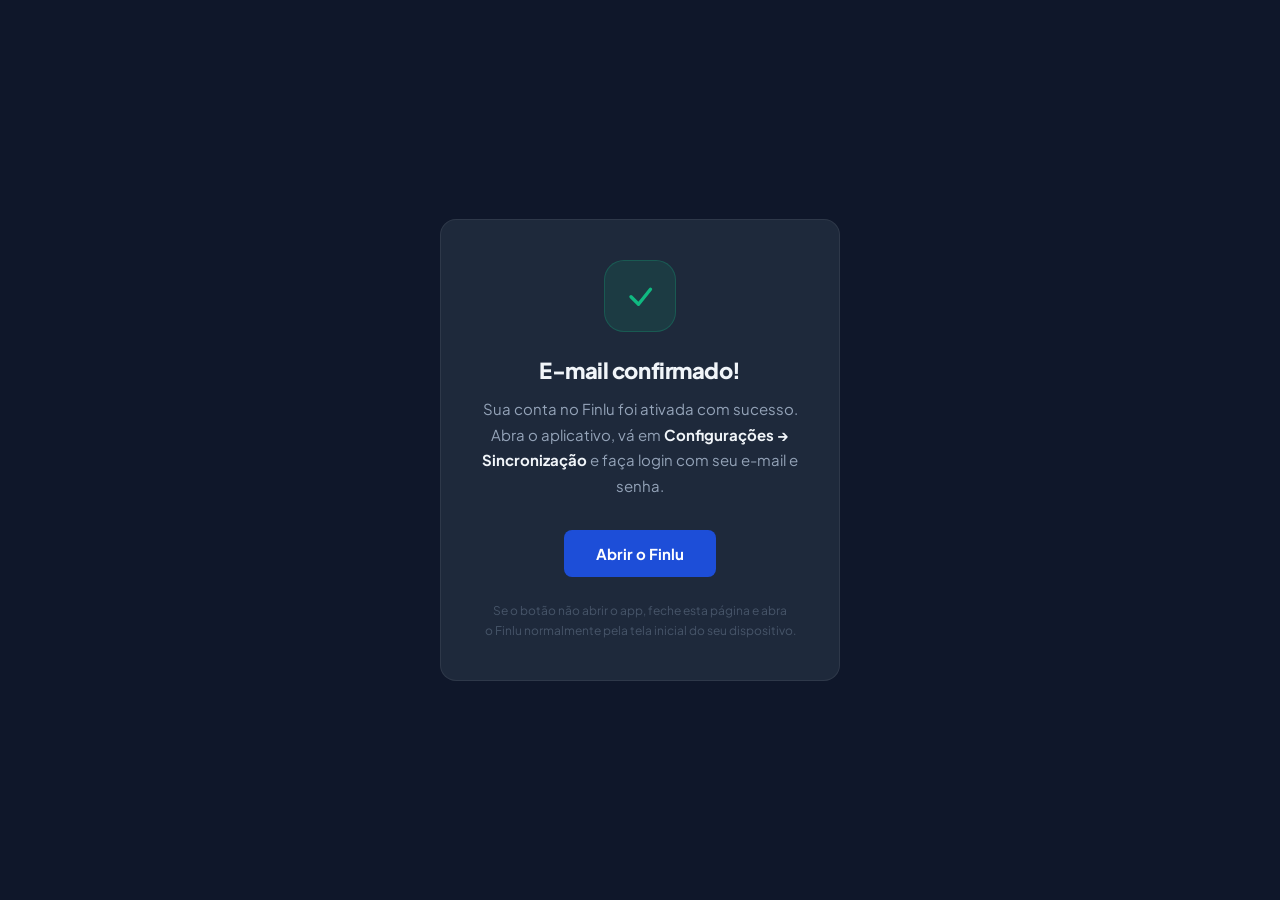
==== finlu-pwa/financeapp/email-confirmed.html @ cab800d4 "adicionando tela de confirmação de email e ajustando bug de login de usuario" ====
<!DOCTYPE html>
<html lang="pt-BR">
<head>
  <meta charset="UTF-8" />
  <meta name="viewport" content="width=device-width, initial-scale=1" />
  <title>E-mail confirmado — Finlu</title>
  <link rel="preconnect" href="https://fonts.googleapis.com" />
  <link href="https://fonts.googleapis.com/css2?family=Plus+Jakarta+Sans:wght@400;600;700;800&display=swap" rel="stylesheet" />
  <style>
    *, *::before, *::after { box-sizing: border-box; margin: 0; padding: 0; }
    body {
      font-family: 'Plus Jakarta Sans', -apple-system, sans-serif;
      background: #0F172A;
      color: #F1F5F9;
      min-height: 100vh;
      display: flex;
      align-items: center;
      justify-content: center;
      padding: 1.5rem;
    }
    .card {
      background: #1E293B;
      border: 1px solid rgba(255,255,255,.07);
      border-radius: 16px;
      padding: 2.5rem 2rem;
      max-width: 400px;
      width: 100%;
      text-align: center;
    }
    .icon-wrap {
      width: 72px; height: 72px;
      background: rgba(16,185,129,.12);
      border: 1px solid rgba(16,185,129,.25);
      border-radius: 20px;
      display: flex; align-items: center; justify-content: center;
      margin: 0 auto 1.5rem;
    }
    h1 {
      font-size: 22px;
      font-weight: 800;
      letter-spacing: -.02em;
      margin-bottom: .75rem;
    }
    p {
      font-size: 15px;
      color: #94A3B8;
      line-height: 1.7;
      margin-bottom: 2rem;
    }
    .btn {
      display: inline-block;
      background: #1D4ED8;
      color: #fff;
      text-decoration: none;
      padding: 14px 32px;
      border-radius: 8px;
      font-size: 15px;
      font-weight: 700;
      transition: background .15s;
    }
    .btn:hover { background: #1e40af; }
    .note {
      font-size: 12px;
      color: #475569;
      margin-top: 1.5rem;
      margin-bottom: 0;
      line-height: 1.6;
    }
  </style>
</head>
<body>
  <div class="card">
    <div class="icon-wrap">
      <!-- checkmark SVG -->
      <svg width="36" height="36" viewBox="0 0 48 48" fill="none" xmlns="http://www.w3.org/2000/svg" aria-hidden="true">
        <path d="M12 25l10 10 16-20" stroke="#10B981" stroke-width="4.5" stroke-linecap="round" stroke-linejoin="round"/>
      </svg>
    </div>

    <h1>E-mail confirmado!</h1>

    <p>
      Sua conta no Finlu foi ativada com sucesso.<br>
      Abra o aplicativo, vá em <strong style="color:#F1F5F9">Configurações&nbsp;&rarr; Sincronização</strong> e faça login com seu e-mail e senha.
    </p>

    <a href="/" class="btn" id="open-app-btn">Abrir o Finlu</a>

    <p class="note">
      Se o botão não abrir o app, feche esta página e abra<br>o Finlu normalmente pela tela inicial do seu dispositivo.
    </p>
  </div>

  <script>
    // tenta redirecionar para o app PWA instalado
    // se não estiver instalado, o link "/" abre a versão web normalmente
    document.getElementById('open-app-btn').addEventListener('click', function(e) {
      // se estiver em standalone (PWA instalado), já está no app — apenas fecha a aba
      if (window.navigator.standalone || window.matchMedia('(display-mode: standalone)').matches) {
        e.preventDefault();
        window.close();
      }
      // caso contrário, o href="/" leva para a raiz do app normalmente
    });
  </script>
</body>
</html>
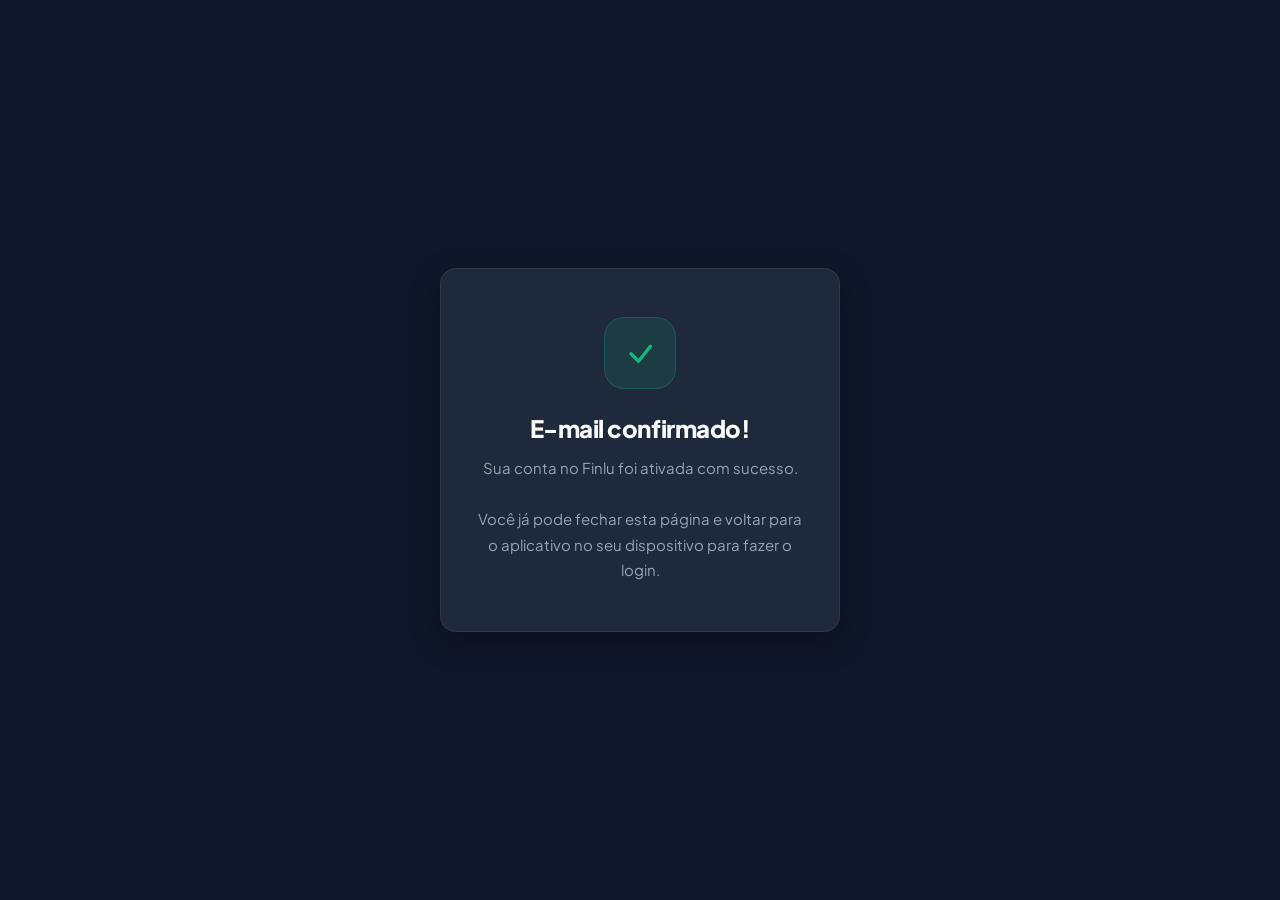
==== commit 6b3504ed: "resolvendo problema de falso positivo no login e atualizando mensagens de erro" ====
--- a/finlu-pwa/financeapp/email-confirmed.html
+++ b/finlu-pwa/financeapp/email-confirmed.html
@@ -10,98 +10,42 @@
     *, *::before, *::after { box-sizing: border-box; margin: 0; padding: 0; }
     body {
       font-family: 'Plus Jakarta Sans', -apple-system, sans-serif;
-      background: #0F172A;
-      color: #F1F5F9;
-      min-height: 100vh;
-      display: flex;
-      align-items: center;
-      justify-content: center;
+      background: #0F172A; color: #F1F5F9;
+      min-height: 100vh; display: flex; align-items: center; justify-content: center;
       padding: 1.5rem;
     }
     .card {
-      background: #1E293B;
-      border: 1px solid rgba(255,255,255,.07);
-      border-radius: 16px;
-      padding: 2.5rem 2rem;
-      max-width: 400px;
-      width: 100%;
-      text-align: center;
+      background: #1E293B; border: 1px solid rgba(255,255,255,.07);
+      border-radius: 16px; padding: 3rem 2rem;
+      max-width: 400px; width: 100%; text-align: center;
+      box-shadow: 0 10px 30px rgba(0,0,0,0.3);
     }
     .icon-wrap {
       width: 72px; height: 72px;
-      background: rgba(16,185,129,.12);
-      border: 1px solid rgba(16,185,129,.25);
-      border-radius: 20px;
-      display: flex; align-items: center; justify-content: center;
+      background: rgba(16,185,129,.12); border: 1px solid rgba(16,185,129,.25);
+      border-radius: 20px; display: flex; align-items: center; justify-content: center;
       margin: 0 auto 1.5rem;
     }
-    h1 {
-      font-size: 22px;
-      font-weight: 800;
-      letter-spacing: -.02em;
-      margin-bottom: .75rem;
-    }
-    p {
-      font-size: 15px;
-      color: #94A3B8;
-      line-height: 1.7;
-      margin-bottom: 2rem;
-    }
-    .btn {
-      display: inline-block;
-      background: #1D4ED8;
-      color: #fff;
-      text-decoration: none;
-      padding: 14px 32px;
-      border-radius: 8px;
-      font-size: 15px;
-      font-weight: 700;
-      transition: background .15s;
-    }
-    .btn:hover { background: #1e40af; }
-    .note {
-      font-size: 12px;
-      color: #475569;
-      margin-top: 1.5rem;
-      margin-bottom: 0;
-      line-height: 1.6;
-    }
+    h1 { font-size: 24px; font-weight: 800; letter-spacing: -.02em; margin-bottom: .75rem; color: #fff; }
+    p { font-size: 15px; color: #94A3B8; line-height: 1.7; margin-bottom: 0; }
+    
+    /* Animaçãozinha suave no check */
+    .success-check { stroke-dasharray: 100; animation: draw 0.8s ease-out forwards; }
+    @keyframes draw { from { stroke-dashoffset: 100; } to { stroke-dashoffset: 0; } }
   </style>
 </head>
 <body>
   <div class="card">
     <div class="icon-wrap">
-      <!-- checkmark SVG -->
-      <svg width="36" height="36" viewBox="0 0 48 48" fill="none" xmlns="http://www.w3.org/2000/svg" aria-hidden="true">
-        <path d="M12 25l10 10 16-20" stroke="#10B981" stroke-width="4.5" stroke-linecap="round" stroke-linejoin="round"/>
+      <svg width="36" height="36" viewBox="0 0 48 48" fill="none" xmlns="http://www.w3.org/2000/svg">
+        <path class="success-check" d="M12 25l10 10 16-20" stroke="#10B981" stroke-width="4.5" stroke-linecap="round" stroke-linejoin="round"/>
       </svg>
     </div>
-
     <h1>E-mail confirmado!</h1>
-
     <p>
-      Sua conta no Finlu foi ativada com sucesso.<br>
-      Abra o aplicativo, vá em <strong style="color:#F1F5F9">Configurações&nbsp;&rarr; Sincronização</strong> e faça login com seu e-mail e senha.
-    </p>
-
-    <a href="/" class="btn" id="open-app-btn">Abrir o Finlu</a>
-
-    <p class="note">
-      Se o botão não abrir o app, feche esta página e abra<br>o Finlu normalmente pela tela inicial do seu dispositivo.
+      Sua conta no Finlu foi ativada com sucesso.<br><br>
+      Você já pode fechar esta página e voltar para o aplicativo no seu dispositivo para fazer o login.
     </p>
   </div>
-
-  <script>
-    // tenta redirecionar para o app PWA instalado
-    // se não estiver instalado, o link "/" abre a versão web normalmente
-    document.getElementById('open-app-btn').addEventListener('click', function(e) {
-      // se estiver em standalone (PWA instalado), já está no app — apenas fecha a aba
-      if (window.navigator.standalone || window.matchMedia('(display-mode: standalone)').matches) {
-        e.preventDefault();
-        window.close();
-      }
-      // caso contrário, o href="/" leva para a raiz do app normalmente
-    });
-  </script>
 </body>
 </html>
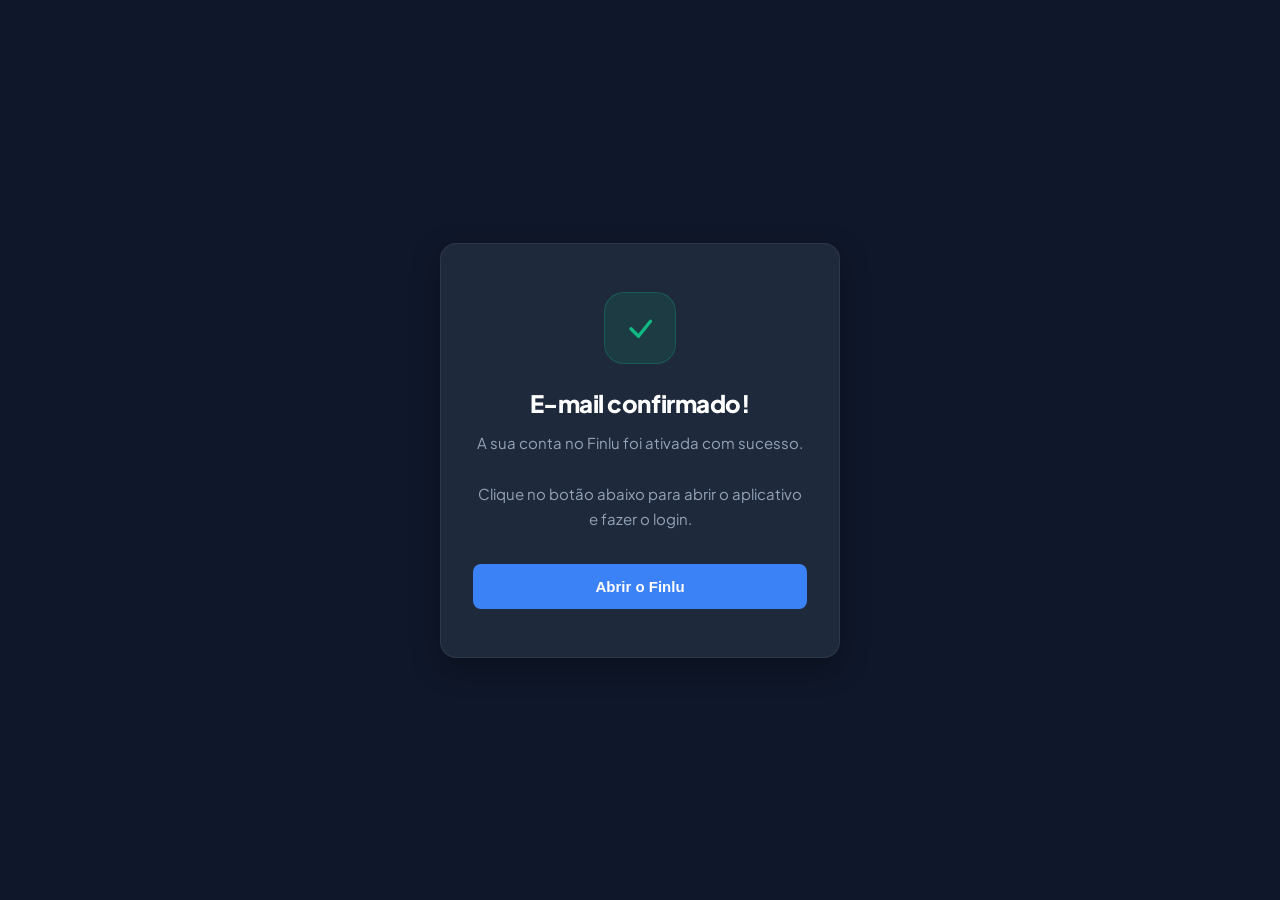
==== commit 56ba6096: "adicionando função de redefinição de senha" ====
--- a/finlu-pwa/financeapp/email-confirmed.html
+++ b/finlu-pwa/financeapp/email-confirmed.html
@@ -3,7 +3,7 @@
 <head>
   <meta charset="UTF-8" />
   <meta name="viewport" content="width=device-width, initial-scale=1" />
-  <title>E-mail confirmado — Finlu</title>
+  <title>Confirmação — Finlu</title>
   <link rel="preconnect" href="https://fonts.googleapis.com" />
   <link href="https://fonts.googleapis.com/css2?family=Plus+Jakarta+Sans:wght@400;600;700;800&display=swap" rel="stylesheet" />
   <style>
@@ -27,9 +27,15 @@
       margin: 0 auto 1.5rem;
     }
     h1 { font-size: 24px; font-weight: 800; letter-spacing: -.02em; margin-bottom: .75rem; color: #fff; }
-    p { font-size: 15px; color: #94A3B8; line-height: 1.7; margin-bottom: 0; }
+    p { font-size: 15px; color: #94A3B8; line-height: 1.7; margin-bottom: 2rem; }
+    .btn {
+      display: inline-block; background: #3B82F6; color: #fff;
+      text-decoration: none; padding: 14px 24px; border-radius: 8px;
+      font-size: 15px; font-weight: 700; transition: background .15s;
+      width: 100%; border: none; cursor: pointer;
+    }
+    .btn:hover { background: #2563EB; }
     
-    /* Animaçãozinha suave no check */
     .success-check { stroke-dasharray: 100; animation: draw 0.8s ease-out forwards; }
     @keyframes draw { from { stroke-dashoffset: 100; } to { stroke-dashoffset: 0; } }
   </style>
@@ -41,11 +47,26 @@
         <path class="success-check" d="M12 25l10 10 16-20" stroke="#10B981" stroke-width="4.5" stroke-linecap="round" stroke-linejoin="round"/>
       </svg>
     </div>
-    <h1>E-mail confirmado!</h1>
-    <p>
-      Sua conta no Finlu foi ativada com sucesso.<br><br>
-      Você já pode fechar esta página e voltar para o aplicativo no seu dispositivo para fazer o login.
+    <h1 id="page-title">E-mail confirmado!</h1>
+    <p id="page-desc">
+      A sua conta no Finlu foi ativada com sucesso.<br><br>
+      Clique no botão abaixo para abrir o aplicativo e fazer o login.
     </p>
+    
+    <button id="open-app-btn" class="btn">Abrir o Finlu</button>
   </div>
+
+  <script>
+    if (window.location.hash.includes('type=recovery')) {
+      document.getElementById('page-title').textContent = 'Link verificado!';
+      document.getElementById('page-desc').innerHTML = 'O seu link de recuperação é válido.<br><br>Clique abaixo para criar a sua nova palavra-passe no aplicativo.';
+    }
+
+    document.getElementById('open-app-btn').addEventListener('click', function() {
+      var hash = window.location.hash || "";
+      var param = hash ? "&action=login" : "?action=login";
+      window.location.href = "index.html" + hash + param;
+    });
+  </script>
 </body>
 </html>
